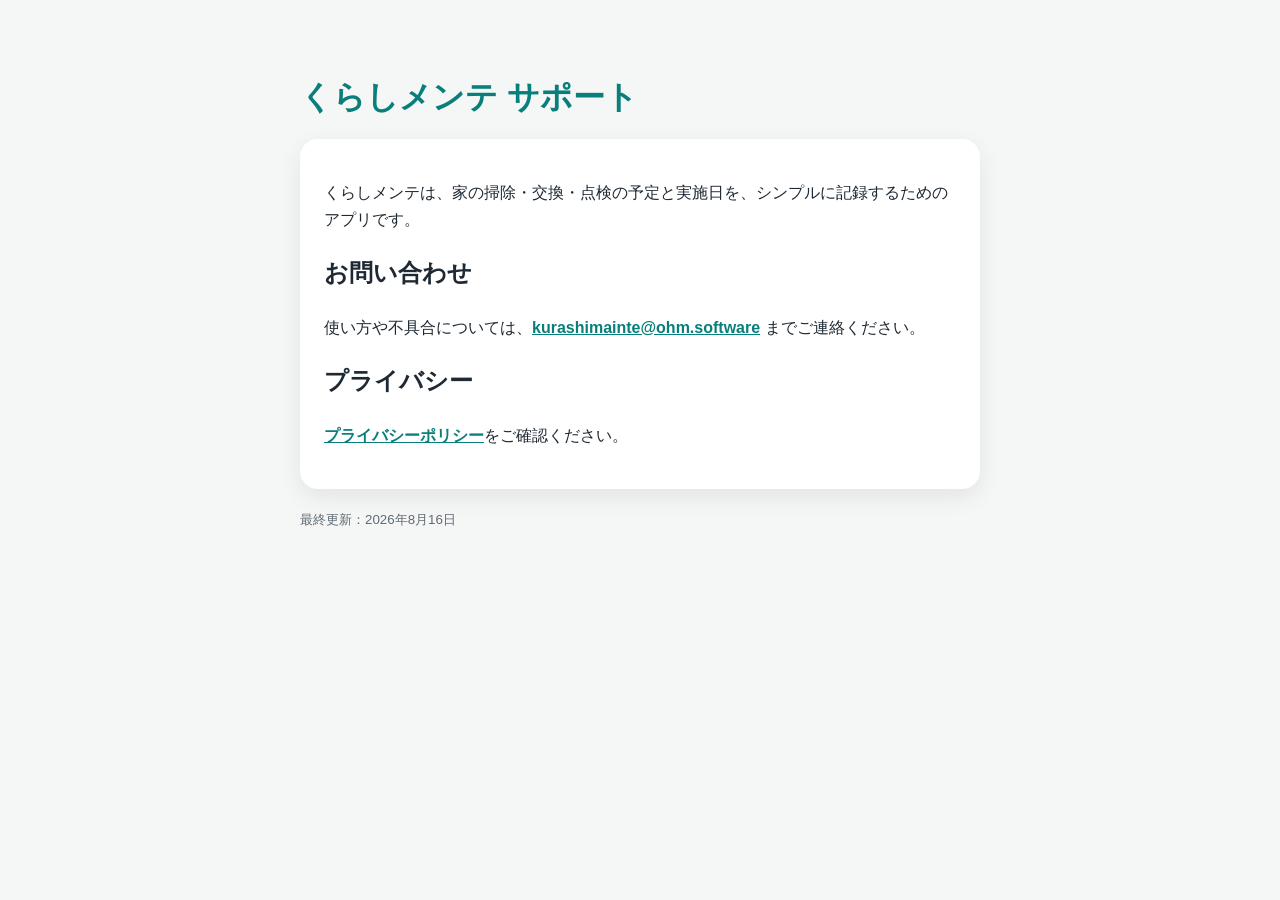
==== index.html @ d98a97bb "add App Store support pages" ====
<!doctype html>
<html lang="ja">
<head>
  <meta charset="utf-8">
  <meta name="viewport" content="width=device-width, initial-scale=1">
  <title>くらしメンテ サポート</title>
  <style>
    :root { color-scheme: light dark; font-family: -apple-system, BlinkMacSystemFont, "Hiragino Sans", sans-serif; }
    body { margin: 0; background: #f5f6f6; color: #1f2933; line-height: 1.7; }
    main { max-width: 680px; margin: 0 auto; padding: 56px 24px 72px; }
    h1 { color: #087f7b; line-height: 1.25; }
    .card { background: #fff; border-radius: 18px; padding: 24px; box-shadow: 0 8px 24px #0b1f2414; }
    a { color: #087f7b; font-weight: 600; }
    small { color: #5f6b73; }
    @media (prefers-color-scheme: dark) {
      body { background: #101918; color: #eef5f3; }
      .card { background: #182725; box-shadow: none; }
      small { color: #b2c3bf; }
    }
  </style>
</head>
<body>
  <main>
    <h1>くらしメンテ サポート</h1>
    <div class="card">
      <p>くらしメンテは、家の掃除・交換・点検の予定と実施日を、シンプルに記録するためのアプリです。</p>
      <h2>お問い合わせ</h2>
      <p>使い方や不具合については、<a href="mailto:kurashimainte@ohm.software">kurashimainte@ohm.software</a> までご連絡ください。</p>
      <h2>プライバシー</h2>
      <p><a href="privacy.html">プライバシーポリシー</a>をご確認ください。</p>
    </div>
    <p><small>最終更新：2026年8月16日</small></p>
  </main>
</body>
</html>
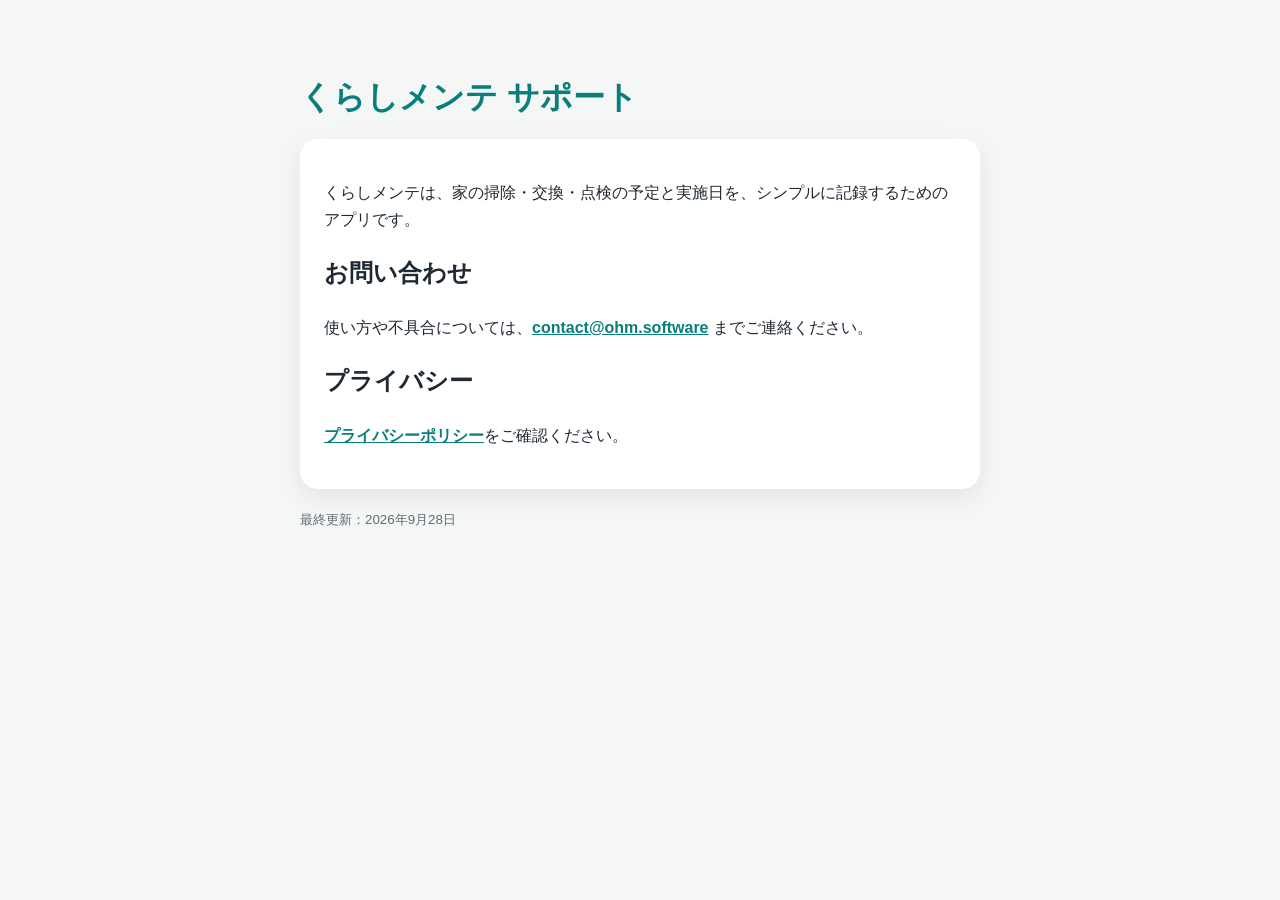
==== commit a0f5932a: "update contact address to contact@ohm.software Co-Authored-By: Claude Opus 5.5 <noreply@anthropic.co" ====
--- a/index.html
+++ b/index.html
@@ -25,11 +25,11 @@
     <div class="card">
       <p>くらしメンテは、家の掃除・交換・点検の予定と実施日を、シンプルに記録するためのアプリです。</p>
       <h2>お問い合わせ</h2>
-      <p>使い方や不具合については、<a href="mailto:kurashimainte@ohm.software">kurashimainte@ohm.software</a> までご連絡ください。</p>
+      <p>使い方や不具合については、<a href="mailto:contact@ohm.software">contact@ohm.software</a> までご連絡ください。</p>
       <h2>プライバシー</h2>
       <p><a href="privacy.html">プライバシーポリシー</a>をご確認ください。</p>
     </div>
-    <p><small>最終更新：2026年8月16日</small></p>
+    <p><small>最終更新：2026年9月28日</small></p>
   </main>
 </body>
 </html>
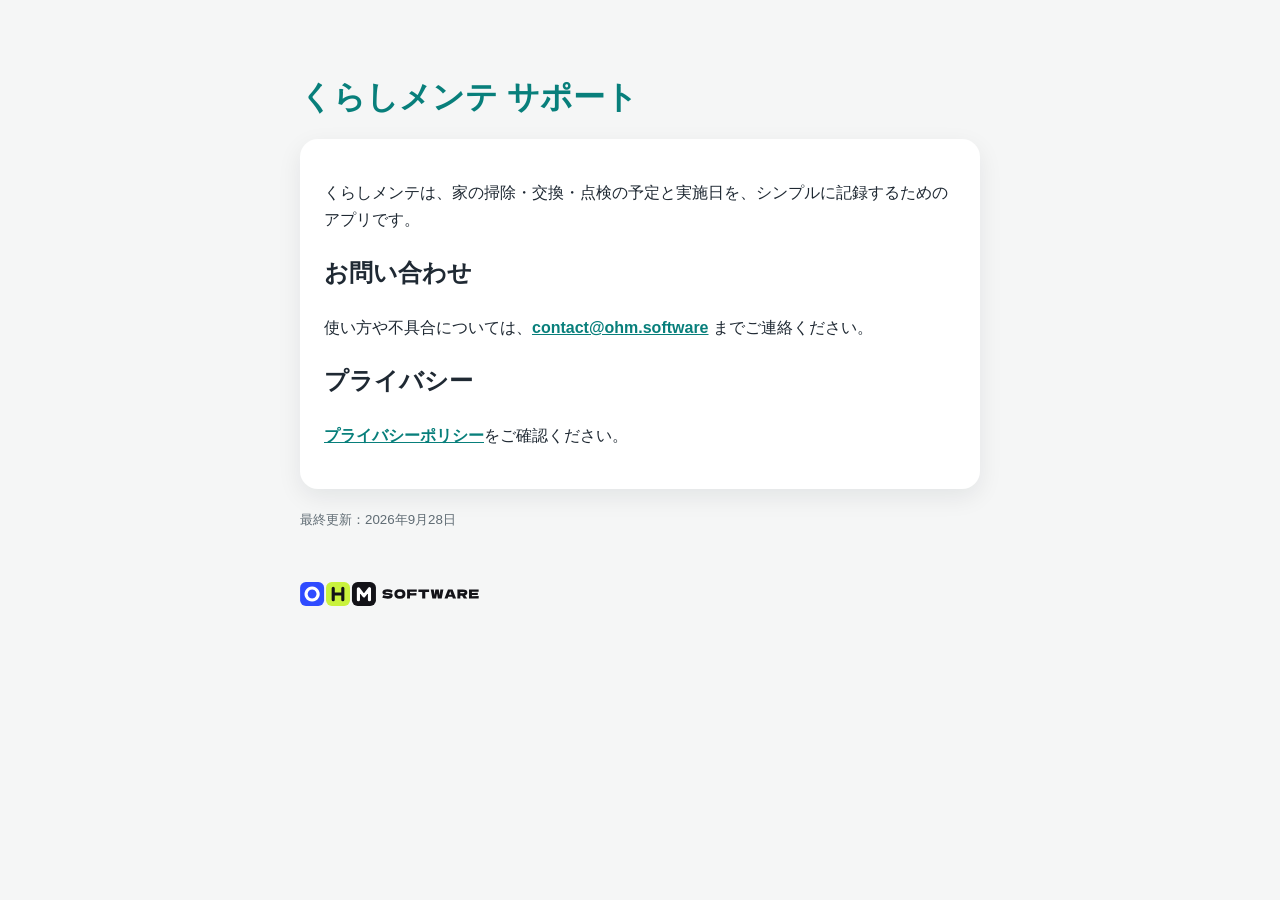
==== commit 35ad2cab: "Add a footer with the Ohm Software publisher mark The lockup image is an exact copy of the publisher" ====
--- a/index.html
+++ b/index.html
@@ -7,11 +7,17 @@
   <style>
     :root { color-scheme: light dark; font-family: -apple-system, BlinkMacSystemFont, "Hiragino Sans", sans-serif; }
     body { margin: 0; background: #f5f6f6; color: #1f2933; line-height: 1.7; }
-    main { max-width: 680px; margin: 0 auto; padding: 56px 24px 72px; }
+    main { max-width: 680px; margin: 0 auto; padding: 56px 24px 24px; }
     h1 { color: #087f7b; line-height: 1.25; }
     .card { background: #fff; border-radius: 18px; padding: 24px; box-shadow: 0 8px 24px #0b1f2414; }
     a { color: #087f7b; font-weight: 600; }
     small { color: #5f6b73; }
+    footer { max-width: 680px; margin: 0 auto; padding: 0 24px 56px; }
+    p.ohm-publisher { margin: 0; padding: 0; line-height: 0; }
+    .ohm-publisher a { display: inline-flex; align-items: center; min-height: 44px; margin: 0 -8px; padding: 0 8px; border: 0; border-radius: 10px; background: none; box-shadow: none; text-decoration: none; }
+    .ohm-publisher img { display: block; width: 179px; height: 24px; max-width: 100%; margin: 0; border: 0; border-radius: 0; box-shadow: none; }
+    .ohm-publisher a:hover { opacity: .8; }
+    .ohm-publisher a:focus-visible { outline: 2px solid currentColor; outline-offset: 2px; opacity: 1; }
     @media (prefers-color-scheme: dark) {
       body { background: #101918; color: #eef5f3; }
       .card { background: #182725; box-shadow: none; }
@@ -31,5 +37,8 @@
     </div>
     <p><small>最終更新：2026年9月28日</small></p>
   </main>
+  <footer>
+    <p class="ohm-publisher"><a href="https://ohm.software/ja/" aria-label="Ohm Softwareのサイト"><picture><source srcset="ohm-software-on-dark.svg" media="(prefers-color-scheme: dark)"><img src="ohm-software-on-light.svg" width="179" height="24" alt="" loading="lazy" decoding="async"></picture></a></p>
+  </footer>
 </body>
 </html>
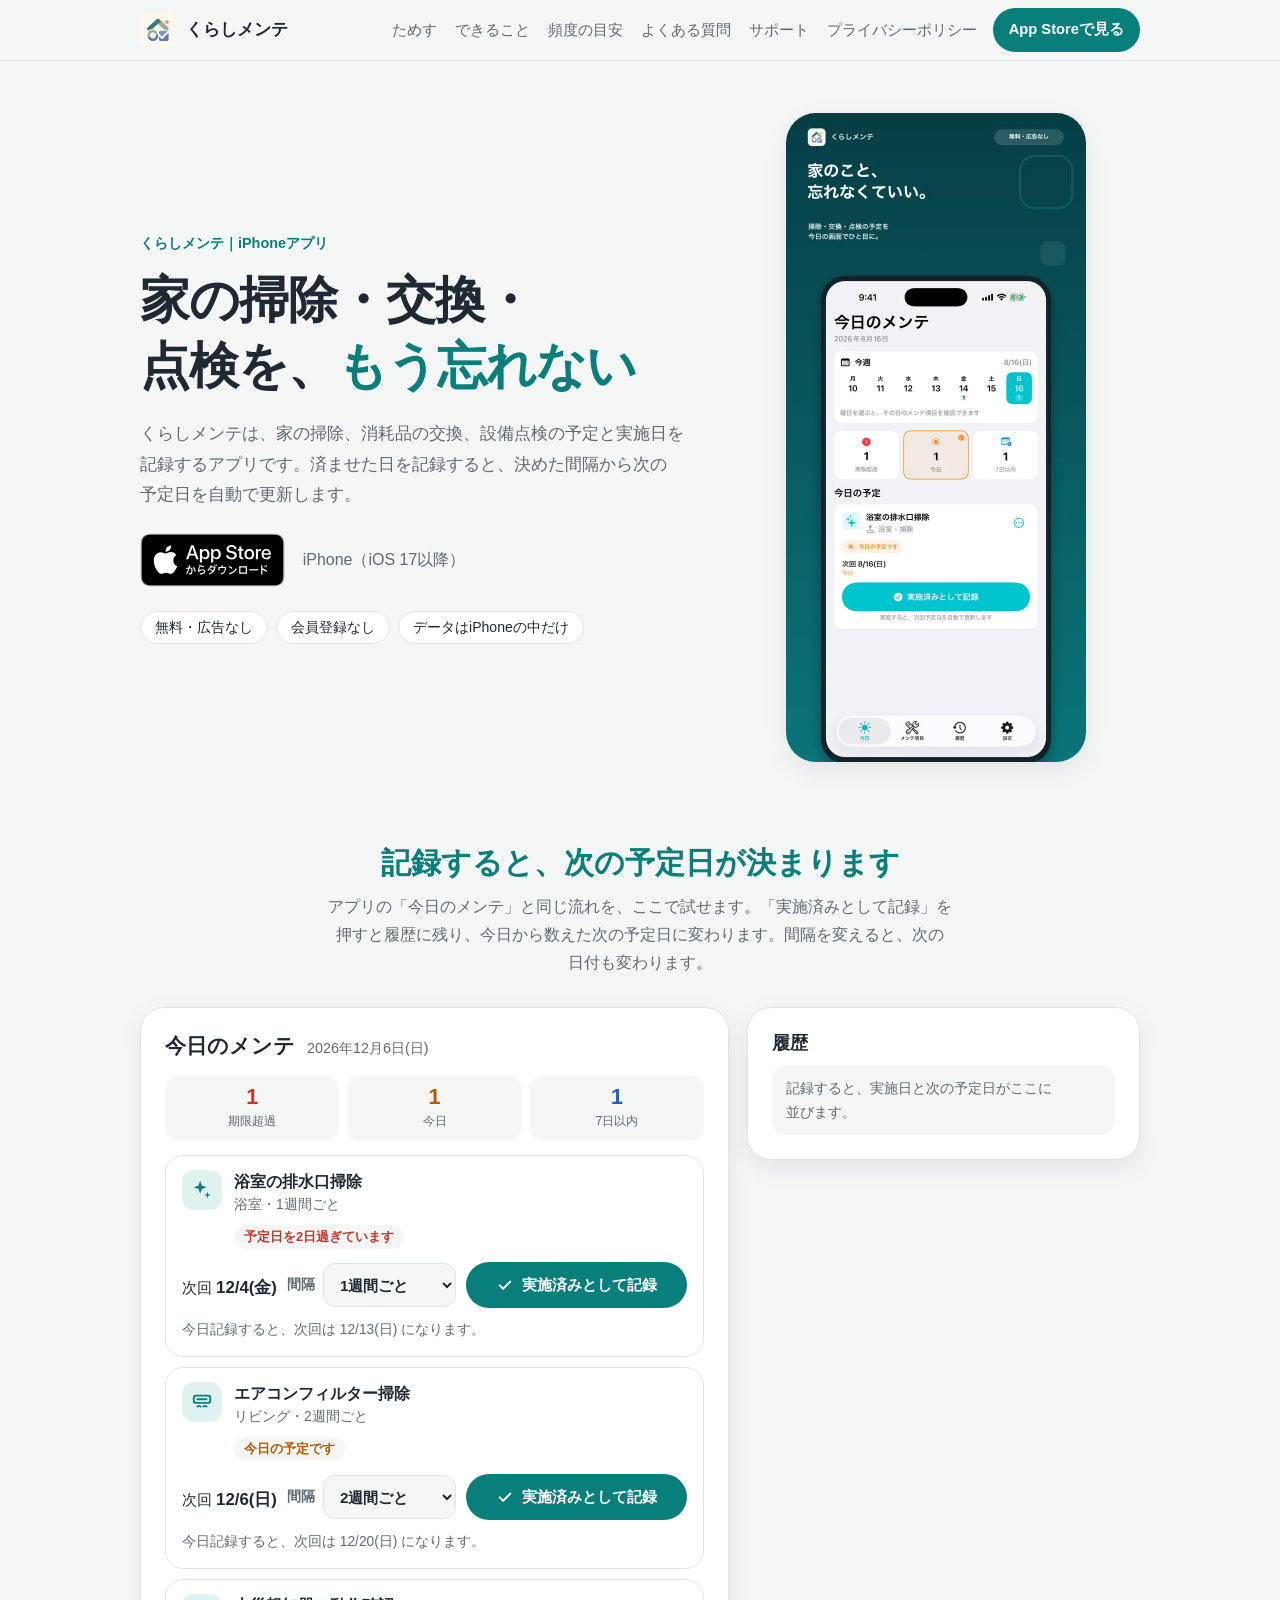
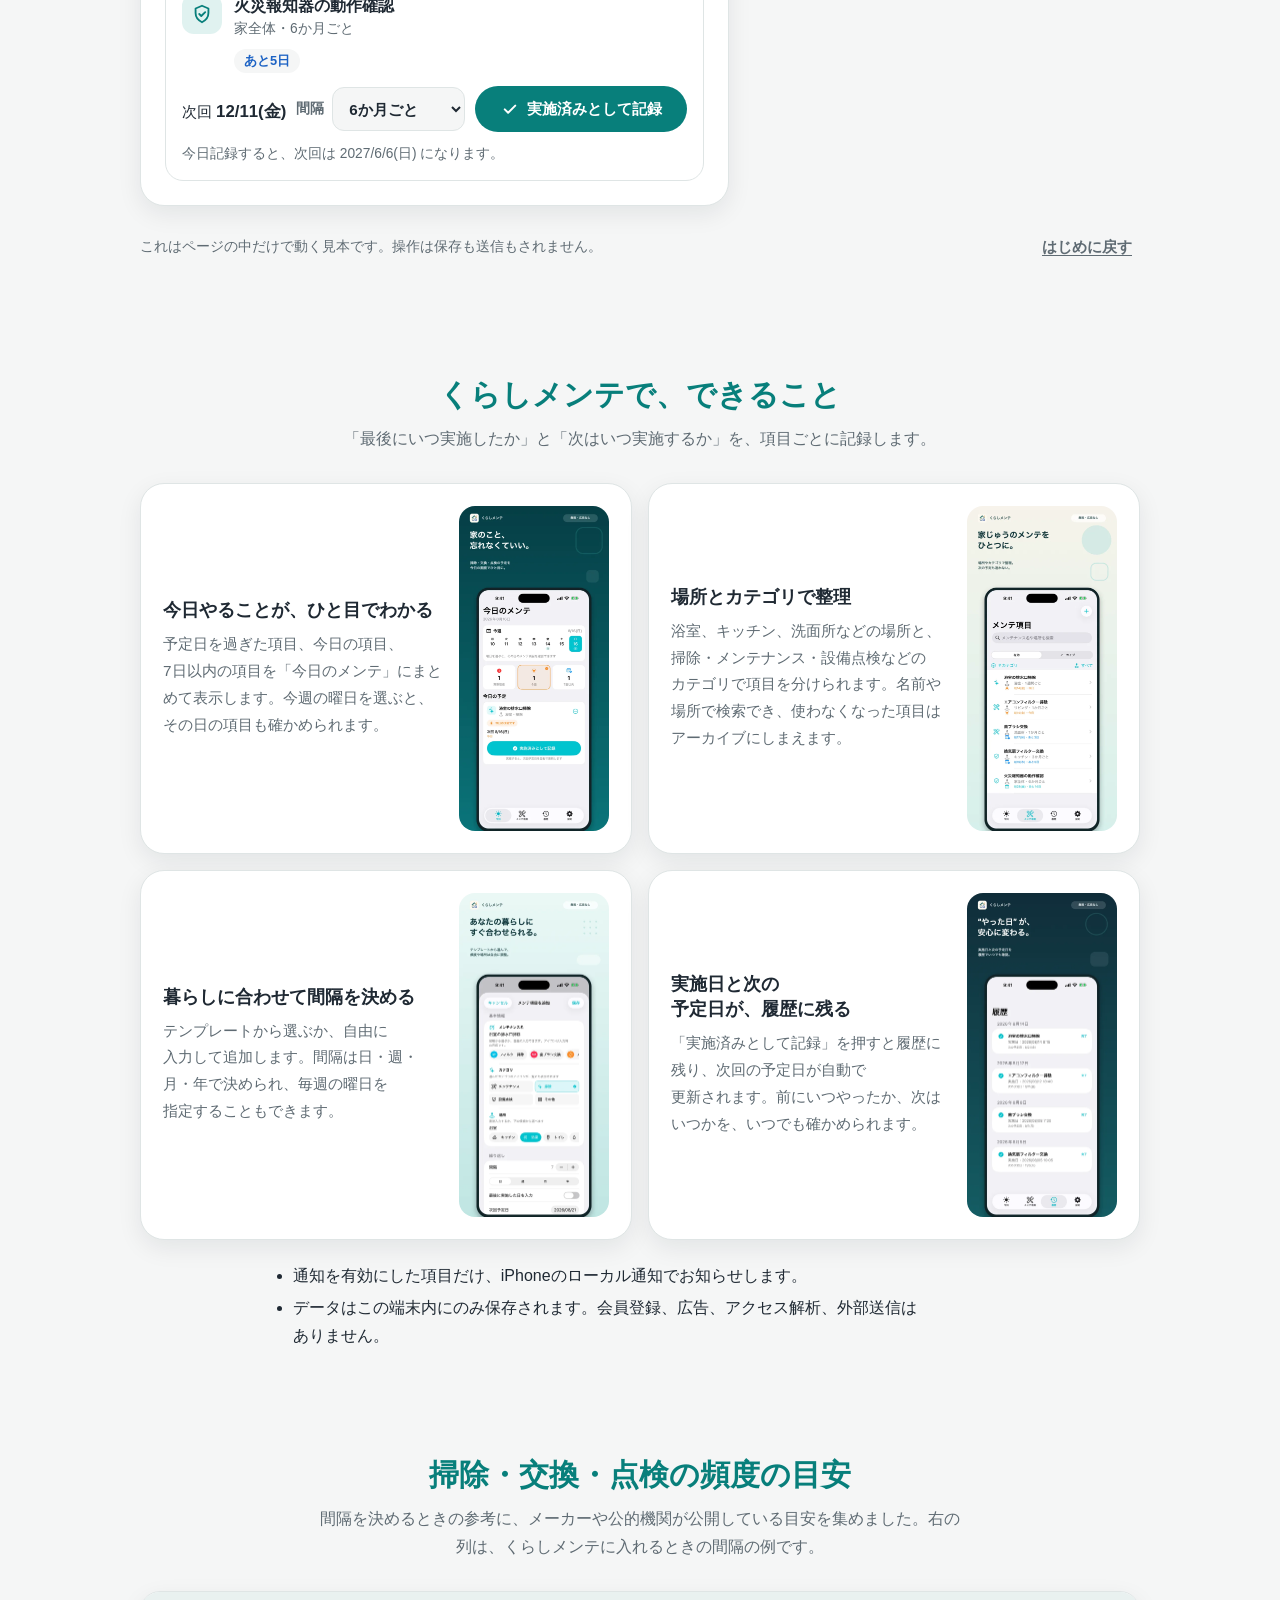
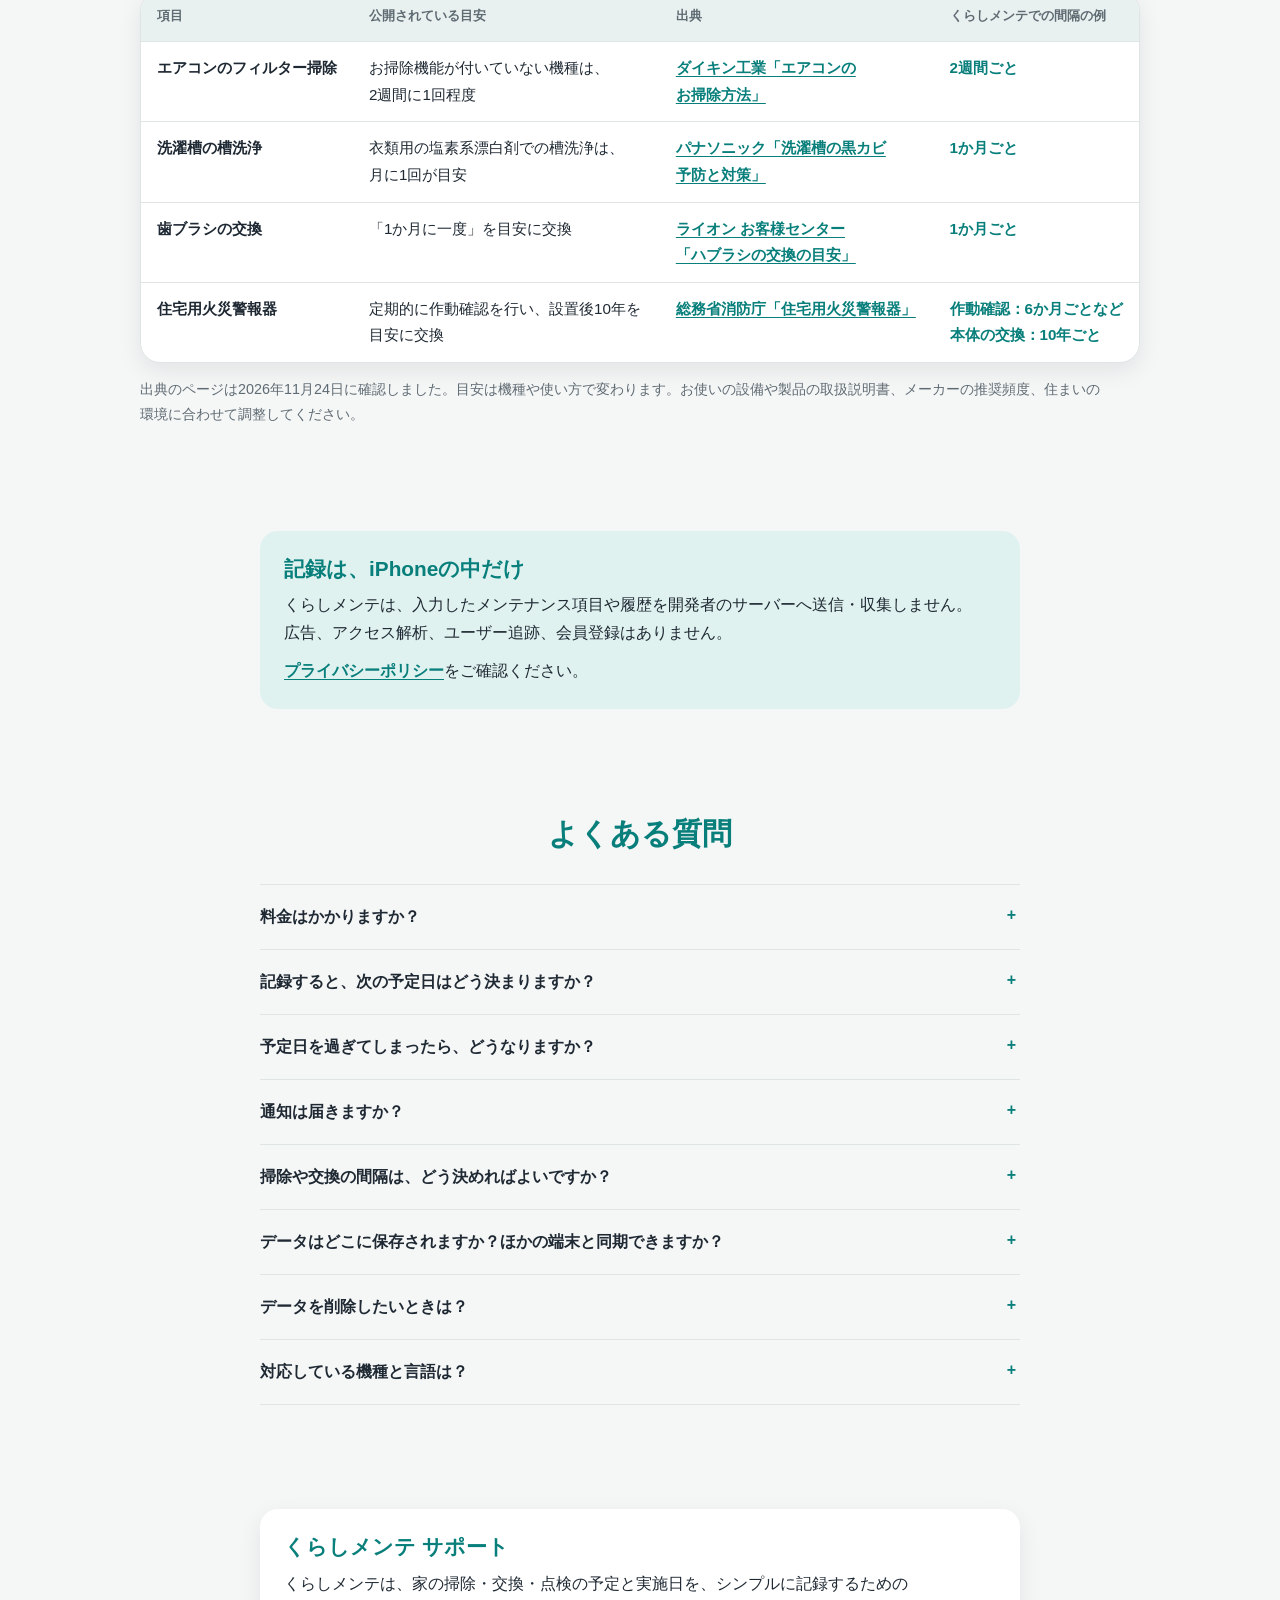
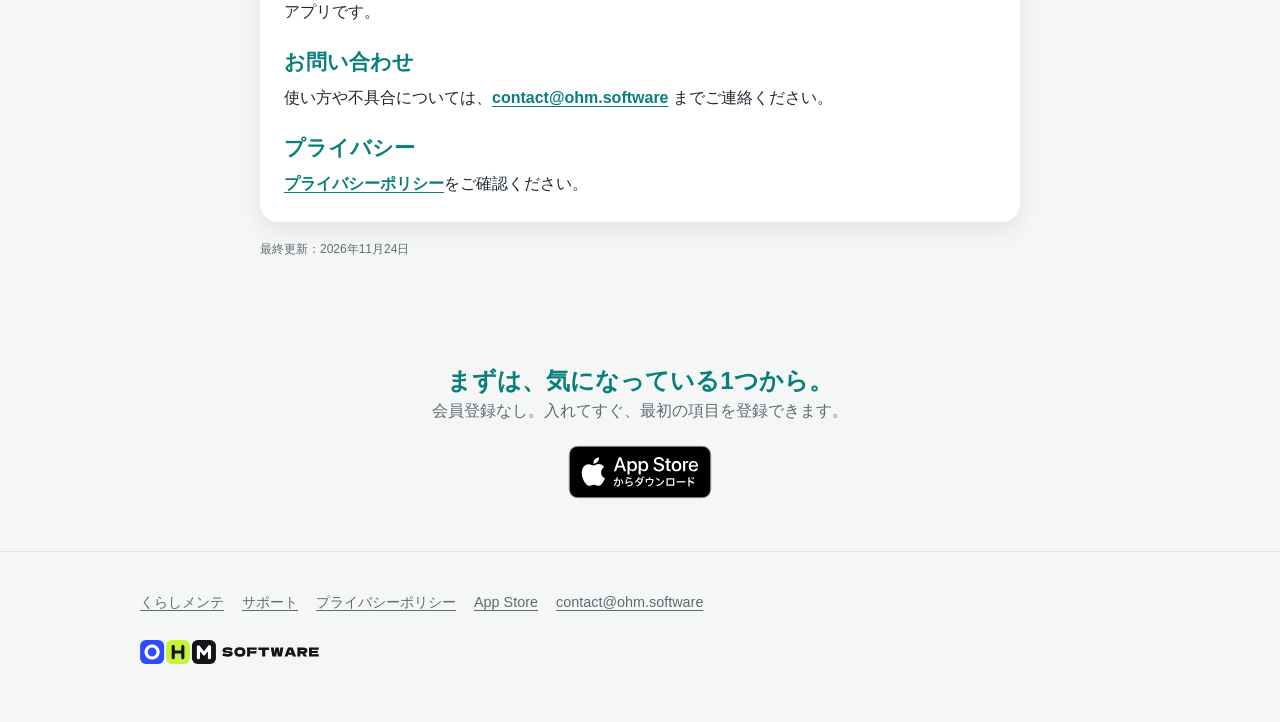
==== commit 2eec52b9: "Product page with recording demo, frequency guide, FAQ, and search basics - Home: what the app does," ====
--- a/index.html
+++ b/index.html
@@ -3,42 +3,245 @@
 <head>
   <meta charset="utf-8">
   <meta name="viewport" content="width=device-width, initial-scale=1">
-  <title>くらしメンテ サポート</title>
-  <style>
-    :root { color-scheme: light dark; font-family: -apple-system, BlinkMacSystemFont, "Hiragino Sans", sans-serif; }
-    body { margin: 0; background: #f5f6f6; color: #1f2933; line-height: 1.7; }
-    main { max-width: 680px; margin: 0 auto; padding: 56px 24px 24px; }
-    h1 { color: #087f7b; line-height: 1.25; }
-    .card { background: #fff; border-radius: 18px; padding: 24px; box-shadow: 0 8px 24px #0b1f2414; }
-    a { color: #087f7b; font-weight: 600; }
-    small { color: #5f6b73; }
-    footer { max-width: 680px; margin: 0 auto; padding: 0 24px 56px; }
-    p.ohm-publisher { margin: 0; padding: 0; line-height: 0; }
-    .ohm-publisher a { display: inline-flex; align-items: center; min-height: 44px; margin: 0 -8px; padding: 0 8px; border: 0; border-radius: 10px; background: none; box-shadow: none; text-decoration: none; }
-    .ohm-publisher img { display: block; width: 179px; height: 24px; max-width: 100%; margin: 0; border: 0; border-radius: 0; box-shadow: none; }
-    .ohm-publisher a:hover { opacity: .8; }
-    .ohm-publisher a:focus-visible { outline: 2px solid currentColor; outline-offset: 2px; opacity: 1; }
-    @media (prefers-color-scheme: dark) {
-      body { background: #101918; color: #eef5f3; }
-      .card { background: #182725; box-shadow: none; }
-      small { color: #b2c3bf; }
-    }
-  </style>
+  <title>くらしメンテ｜掃除・交換・点検の予定と実施日を記録するiPhoneアプリ</title>
+  <meta name="description" content="フィルター掃除、消耗品の交換、設備の点検。済ませた日を記録すると、決めた間隔から次の予定日を自動で更新します。無料・広告なし・会員登録なし、データはiPhoneの中だけ。使い方の見本、頻度の目安、サポートはこのページに。">
+  <link rel="canonical" href="https://kurashimainte.ohm.software/">
+  <link rel="alternate" hreflang="ja" href="https://kurashimainte.ohm.software/">
+  <link rel="alternate" hreflang="x-default" href="https://kurashimainte.ohm.software/">
+  <meta name="apple-itunes-app" content="app-id=6802042667">
+  <meta name="theme-color" content="#f5f6f6" media="(prefers-color-scheme: light)">
+  <meta name="theme-color" content="#101918" media="(prefers-color-scheme: dark)">
+  <meta property="og:type" content="website">
+  <meta property="og:site_name" content="くらしメンテ">
+  <meta property="og:locale" content="ja_JP">
+  <meta property="og:url" content="https://kurashimainte.ohm.software/">
+  <meta property="og:title" content="くらしメンテ｜掃除・交換・点検の予定と実施日を記録するiPhoneアプリ">
+  <meta property="og:description" content="フィルター掃除、消耗品の交換、設備の点検。済ませた日を記録すると、決めた間隔から次の予定日を自動で更新します。無料・広告なし・会員登録なし、データはiPhoneの中だけ。使い方の見本、頻度の目安、サポートはこのページに。">
+  <meta property="og:image" content="https://kurashimainte.ohm.software/img/ogp.png">
+  <meta property="og:image:width" content="1200">
+  <meta property="og:image:height" content="630">
+  <meta property="og:image:alt" content="くらしメンテ：家の掃除・交換・点検を、もう忘れない">
+  <meta name="twitter:card" content="summary_large_image">
+  <link rel="icon" href="/favicon.png" type="image/png">
+  <link rel="apple-touch-icon" href="/apple-touch-icon.png">
+  <link rel="stylesheet" href="/style.css?v=7117a521b2">
+  <script type="application/ld+json">{"@context": "https://schema.org", "@type": "MobileApplication", "name": "くらしメンテ", "description": "フィルター掃除、消耗品の交換、設備の点検。済ませた日を記録すると、決めた間隔から次の予定日を自動で更新します。無料・広告なし・会員登録なし、データはiPhoneの中だけ。", "url": "https://kurashimainte.ohm.software/", "installUrl": "https://apps.apple.com/jp/app/id6802042667", "downloadUrl": "https://apps.apple.com/jp/app/id6802042667", "sameAs": ["https://apps.apple.com/jp/app/id6802042667"], "operatingSystem": "iOS 17.0以降", "applicationCategory": "LifestyleApplication", "inLanguage": "ja", "image": "https://kurashimainte.ohm.software/img/icon-512.png", "screenshot": ["https://kurashimainte.ohm.software/img/screen-today.webp", "https://kurashimainte.ohm.software/img/screen-items.webp", "https://kurashimainte.ohm.software/img/screen-add.webp", "https://kurashimainte.ohm.software/img/screen-history.webp"], "offers": {"@type": "Offer", "price": "0", "priceCurrency": "JPY"}, "publisher": {"@type": "Organization", "@id": "https://ohm.software/#org", "name": "Ohm Software", "url": "https://ohm.software/"}}</script>
+  <script type="application/ld+json">{"@context": "https://schema.org", "@type": "FAQPage", "mainEntity": [{"@type": "Question", "name": "料金はかかりますか？", "acceptedAnswer": {"@type": "Answer", "text": "App Storeから無料でダウンロードして使えます。広告はありません。会員登録もいりません。"}}, {"@type": "Question", "name": "記録すると、次の予定日はどう決まりますか？", "acceptedAnswer": {"@type": "Answer", "text": "「実施済みとして記録」を押すと、その日が履歴に残り、項目ごとに決めた間隔（日・週・月・年）を足した日が次の予定日になります。たとえば1週間ごとの項目を8月14日に記録すると、次の予定日は8月21日です。毎週の曜日を指定することもできます。"}}, {"@type": "Question", "name": "予定日を過ぎてしまったら、どうなりますか？", "acceptedAnswer": {"@type": "Answer", "text": "「期限超過」として今日の画面に残ります。できるときに実施して記録すると、記録した日から次の予定日を数え直します。"}}, {"@type": "Question", "name": "通知は届きますか？", "acceptedAnswer": {"@type": "Answer", "text": "通知を有効にした項目だけ、iPhoneのローカル通知でお知らせします。通知を許可しなくてもアプリは使えます。通知の内容が外部へ送信されることはありません。"}}, {"@type": "Question", "name": "掃除や交換の間隔は、どう決めればよいですか？", "acceptedAnswer": {"@type": "Answer", "text": "テンプレートから選んで、頻度や場所を自由に変えられます。アプリやこのページに出てくる頻度は目安です。設備や製品の取扱説明書、メーカーの推奨、住まいの環境に合わせて調整してください。"}}, {"@type": "Question", "name": "データはどこに保存されますか？ほかの端末と同期できますか？", "acceptedAnswer": {"@type": "Answer", "text": "メンテナンス名、場所、予定日、実施履歴、通知設定は、お使いのiPhoneの中だけに保存されます。開発者のサーバーへの送信や、iCloud（CloudKit）による同期は行いません。"}}, {"@type": "Question", "name": "データを削除したいときは？", "acceptedAnswer": {"@type": "Answer", "text": "設定の「すべてのデータを削除」から、アプリ内のメンテナンス項目と履歴を削除できます。アプリを削除した場合も、端末内のアプリデータは削除されます。"}}, {"@type": "Question", "name": "対応している機種と言語は？", "acceptedAnswer": {"@type": "Answer", "text": "iOS 17以降のiPhoneで使えます。表示は日本語です。"}}]}</script>
+  <script src="/demo.js?v=c32ec2eb91" defer></script>
 </head>
 <body>
-  <main>
-    <h1>くらしメンテ サポート</h1>
-    <div class="card">
-      <p>くらしメンテは、家の掃除・交換・点検の予定と実施日を、シンプルに記録するためのアプリです。</p>
-      <h2>お問い合わせ</h2>
-      <p>使い方や不具合については、<a href="mailto:contact@ohm.software">contact@ohm.software</a> までご連絡ください。</p>
-      <h2>プライバシー</h2>
-      <p><a href="privacy.html">プライバシーポリシー</a>をご確認ください。</p>
+  <a class="skip" href="#main">本文へ移動</a>
+  <header class="top">
+    <div class="wrap top-in">
+      <a class="brand" href="/"><img src="/img/icon-128.png" width="36" height="36" alt=""><span>くらしメンテ</span></a>
+      <nav aria-label="このサイトの中">
+        <a href="/#try">ためす</a>
+        <a href="/#features">できること</a>
+        <a href="/#frequency">頻度の目安</a>
+        <a href="/#faq">よくある質問</a>
+        <a href="/#support">サポート</a>
+        <a href="/privacy">プライバシーポリシー</a>
+      </nav>
+      <a class="pill" href="https://apps.apple.com/jp/app/id6802042667">App Storeで見る</a>
     </div>
-    <p><small>最終更新：2026年9月28日</small></p>
+  </header>
+
+  <main id="main">
+    <section class="hero">
+      <div class="wrap hero-grid">
+        <div>
+          <p class="eyebrow">くらしメンテ｜iPhoneアプリ</p>
+          <h1>家の掃除・交換・点検を、<em>もう忘れない</em></h1>
+          <p class="lead">くらしメンテは、家の掃除、消耗品の交換、設備点検の予定と実施日を記録するアプリです。済ませた日を記録すると、決めた間隔から次の予定日を自動で更新します。</p>
+          <div class="store"><a class="badge" href="https://apps.apple.com/jp/app/id6802042667"><picture><source srcset="/img/app-store-badge-white.svg" media="(prefers-color-scheme: dark)"><img src="/img/app-store-badge.svg" width="145" height="54" alt="App Storeからダウンロード"></picture></a><span class="muted">iPhone（iOS 17以降）</span></div>
+          <ul class="chips"><li>無料・広告なし</li><li>会員登録なし</li><li>データはiPhoneの中だけ</li></ul>
+        </div>
+        <figure class="shot"><img src="/img/screen-today.webp" width="600" height="1298" alt="くらしメンテの「今日のメンテ」画面。今週の日付と、期限超過・今日・7日以内の件数、今日の予定「浴室の排水口掃除」と「実施済みとして記録」ボタン" fetchpriority="high"></figure>
+      </div>
+    </section>
+
+    <section id="try" aria-labelledby="try-title">
+      <div class="wrap">
+        <div class="sec-head">
+          <h2 id="try-title">記録すると、次の予定日が決まります</h2>
+          <p>アプリの「今日のメンテ」と同じ流れを、ここで試せます。「実施済みとして記録」を押すと履歴に残り、今日から数えた次の予定日に変わります。間隔を変えると、次の日付も変わります。</p>
+        </div>
+        <div class="demo" data-demo>
+          <div class="demo-main">
+            <div class="demo-title"><h3>今日のメンテ</h3><span data-today>見本</span></div>
+            <ul class="tiles" aria-label="件数">
+              <li class="t-overdue"><b data-count="overdue">1</b>期限超過</li>
+              <li class="t-today"><b data-count="today">1</b>今日</li>
+              <li class="t-soon"><b data-count="soon">1</b>7日以内</li>
+            </ul>
+            <ul class="tasks">
+              <li class="task" data-task data-place="浴室" data-offset="-2">
+                <div class="task-head">
+                  <span class="task-icon"><svg viewBox="0 0 24 24" fill="currentColor" aria-hidden="true"><path d="M10 2l1.8 5.2L17 9l-5.2 1.8L10 16l-1.8-5.2L3 9l5.2-1.8z"/><path d="M18 14l.9 2.6 2.6.9-2.6.9L18 21l-.9-2.6-2.6-.9 2.6-.9z"/></svg></span>
+                  <div>
+                    <h4>浴室の排水口掃除</h4>
+                    <p class="task-meta" data-meta>浴室・1週間ごと</p>
+                    <span class="status s-overdue" data-status>予定日を2日過ぎています</span>
+                  </div>
+                </div>
+                <div class="task-controls">
+                  <p class="task-next">次回 <b data-next></b></p>
+                  <label>間隔 <select aria-label="浴室の排水口掃除の間隔"><option value="1w" selected>1週間ごと</option><option value="2w">2週間ごと</option><option value="1m">1か月ごと</option><option value="3m">3か月ごと</option><option value="6m">6か月ごと</option><option value="1y">1年ごと</option></select></label>
+                  <button type="button" class="btn btn-record" data-record><svg viewBox="0 0 24 24" fill="none" stroke="currentColor" stroke-width="2.6" stroke-linecap="round" stroke-linejoin="round" aria-hidden="true"><path d="M5 12.5l4.5 4.5L19 7.5"/></svg><span>実施済みとして記録</span></button>
+                  <p class="task-preview" data-preview></p>
+                </div>
+              </li>
+              <li class="task" data-task data-place="リビング" data-offset="0">
+                <div class="task-head">
+                  <span class="task-icon"><svg viewBox="0 0 24 24" fill="none" stroke="currentColor" stroke-width="2" stroke-linecap="round" aria-hidden="true"><rect x="3" y="5" width="18" height="8" rx="2.5"/><path d="M7 9h10M7 17c1.2-1 2.3-1 3.5 0M13.5 17c1.2-1 2.3-1 3.5 0"/></svg></span>
+                  <div>
+                    <h4>エアコンフィルター掃除</h4>
+                    <p class="task-meta" data-meta>リビング・2週間ごと</p>
+                    <span class="status s-today" data-status>今日の予定です</span>
+                  </div>
+                </div>
+                <div class="task-controls">
+                  <p class="task-next">次回 <b data-next></b></p>
+                  <label>間隔 <select aria-label="エアコンフィルター掃除の間隔"><option value="1w">1週間ごと</option><option value="2w" selected>2週間ごと</option><option value="1m">1か月ごと</option><option value="3m">3か月ごと</option><option value="6m">6か月ごと</option><option value="1y">1年ごと</option></select></label>
+                  <button type="button" class="btn btn-record" data-record><svg viewBox="0 0 24 24" fill="none" stroke="currentColor" stroke-width="2.6" stroke-linecap="round" stroke-linejoin="round" aria-hidden="true"><path d="M5 12.5l4.5 4.5L19 7.5"/></svg><span>実施済みとして記録</span></button>
+                  <p class="task-preview" data-preview></p>
+                </div>
+              </li>
+              <li class="task" data-task data-place="家全体" data-offset="5">
+                <div class="task-head">
+                  <span class="task-icon"><svg viewBox="0 0 24 24" fill="none" stroke="currentColor" stroke-width="2" stroke-linecap="round" stroke-linejoin="round" aria-hidden="true"><path d="M12 3l7 3v5c0 4.5-3 8-7 10-4-2-7-5.5-7-10V6z"/><path d="M9 12l2.2 2.2L15.5 10"/></svg></span>
+                  <div>
+                    <h4>火災報知器の動作確認</h4>
+                    <p class="task-meta" data-meta>家全体・6か月ごと</p>
+                    <span class="status s-soon" data-status>あと5日</span>
+                  </div>
+                </div>
+                <div class="task-controls">
+                  <p class="task-next">次回 <b data-next></b></p>
+                  <label>間隔 <select aria-label="火災報知器の動作確認の間隔"><option value="1w">1週間ごと</option><option value="2w">2週間ごと</option><option value="1m">1か月ごと</option><option value="3m">3か月ごと</option><option value="6m" selected>6か月ごと</option><option value="1y">1年ごと</option></select></label>
+                  <button type="button" class="btn btn-record" data-record><svg viewBox="0 0 24 24" fill="none" stroke="currentColor" stroke-width="2.6" stroke-linecap="round" stroke-linejoin="round" aria-hidden="true"><path d="M5 12.5l4.5 4.5L19 7.5"/></svg><span>実施済みとして記録</span></button>
+                  <p class="task-preview" data-preview></p>
+                </div>
+              </li>
+            </ul>
+          </div>
+          <div class="demo-side">
+            <h3>履歴</h3>
+            <ol class="history" data-history><li class="empty">記録すると、実施日と次の予定日がここに並びます。</li></ol>
+          </div>
+          <p class="demo-foot"><span>これはページの中だけで動く見本です。操作は保存も送信もされません。</span><button type="button" class="btn btn-quiet" data-reset>はじめに戻す</button></p>
+          <p class="sr" aria-live="polite" data-live></p>
+          <noscript><p class="demo-foot">ボタンを押して試すにはJavaScriptが必要です。上は見本の最初の状態です。</p></noscript>
+        </div>
+      </div>
+    </section>
+
+    <section id="features" aria-labelledby="features-title">
+      <div class="wrap">
+        <div class="sec-head">
+          <h2 id="features-title">くらしメンテで、できること</h2>
+          <p>「最後にいつ実施したか」と「次はいつ実施するか」を、項目ごとに記録します。</p>
+        </div>
+        <div class="features">
+          <article class="feature">
+            <div><h3>今日やることが、ひと目でわかる</h3><p>予定日を過ぎた項目、今日の項目、7日以内の項目を「今日のメンテ」にまとめて表示します。今週の曜日を選ぶと、その日の項目も確かめられます。</p></div>
+            <figure><img src="/img/screen-today.webp" width="600" height="1298" alt="くらしメンテの「今日のメンテ」画面。今週の日付と、期限超過・今日・7日以内の件数、今日の予定「浴室の排水口掃除」と「実施済みとして記録」ボタン" loading="lazy" decoding="async"></figure>
+          </article>
+          <article class="feature">
+            <div><h3>場所とカテゴリで整理</h3><p>浴室、キッチン、洗面所などの場所と、掃除・メンテナンス・設備点検などのカテゴリで項目を分けられます。名前や場所で検索でき、使わなくなった項目はアーカイブにしまえます。</p></div>
+            <figure><img src="/img/screen-items.webp" width="600" height="1298" alt="くらしメンテの「メンテ項目」画面。浴室の排水口掃除、エアコンフィルター掃除、歯ブラシ交換、換気扇フィルター交換、火災報知器の動作確認が、場所と間隔つきで並ぶ" loading="lazy" decoding="async"></figure>
+          </article>
+          <article class="feature">
+            <div><h3>暮らしに合わせて間隔を決める</h3><p>テンプレートから選ぶか、自由に入力して追加します。間隔は日・週・月・年で決められ、毎週の曜日を指定することもできます。</p></div>
+            <figure><img src="/img/screen-add.webp" width="600" height="1298" alt="くらしメンテの「メンテ項目を追加」画面。メンテナンス名、カテゴリ、場所、繰り返しの間隔（日・週・月・年）を入力する" loading="lazy" decoding="async"></figure>
+          </article>
+          <article class="feature">
+            <div><h3>実施日と次の予定日が、履歴に残る</h3><p>「実施済みとして記録」を押すと履歴に残り、次回の予定日が自動で更新されます。前にいつやったか、次はいつかを、いつでも確かめられます。</p></div>
+            <figure><img src="/img/screen-history.webp" width="600" height="1298" alt="くらしメンテの「履歴」画面。項目ごとに実施日と次の予定日が日付順に並ぶ" loading="lazy" decoding="async"></figure>
+          </article>
+        </div>
+        <ul class="plain-list">
+          <li>通知を有効にした項目だけ、iPhoneのローカル通知でお知らせします。</li>
+          <li>データはこの端末内にのみ保存されます。会員登録、広告、アクセス解析、外部送信はありません。</li>
+        </ul>
+      </div>
+    </section>
+
+    <section id="frequency" aria-labelledby="frequency-title">
+      <div class="wrap">
+        <div class="sec-head">
+          <h2 id="frequency-title">掃除・交換・点検の頻度の目安</h2>
+          <p>間隔を決めるときの参考に、メーカーや公的機関が公開している目安を集めました。右の列は、くらしメンテに入れるときの間隔の例です。</p>
+        </div>
+        <div class="table-wrap" tabindex="0" role="region" aria-labelledby="frequency-title">
+          <table>
+            <thead><tr><th scope="col">項目</th><th scope="col">公開されている目安</th><th scope="col">出典</th><th scope="col">くらしメンテでの間隔の例</th></tr></thead>
+            <tbody>
+              <tr><th scope="row">エアコンのフィルター掃除</th><td>お掃除機能が付いていない機種は、2週間に1回程度</td><td><a href="https://www.ac.daikin.co.jp/clubdaikin/useful/aircon_clean" rel="noopener">ダイキン工業「エアコンのお掃除方法」</a></td><td class="set">2週間ごと</td></tr>
+              <tr><th scope="row">洗濯槽の槽洗浄</th><td>衣類用の塩素系漂白剤での槽洗浄は、月に1回が目安</td><td><a href="https://panasonic.jp/wash/special/mold.html" rel="noopener">パナソニック「洗濯槽の黒カビ 予防と対策」</a></td><td class="set">1か月ごと</td></tr>
+              <tr><th scope="row">歯ブラシの交換</th><td>「1か月に一度」を目安に交換</td><td><a href="https://faq.lion.co.jp/faq_detail.html?id=10907" rel="noopener">ライオン お客様センター「ハブラシの交換の目安」</a></td><td class="set">1か月ごと</td></tr>
+              <tr><th scope="row">住宅用火災警報器</th><td>定期的に作動確認を行い、設置後10年を目安に交換</td><td><a href="https://www.fdma.go.jp/relocation/html/life/juukei.html" rel="noopener">総務省消防庁「住宅用火災警報器」</a></td><td class="set">作動確認：6か月ごとなど<br>本体の交換：10年ごと</td></tr>
+            </tbody>
+          </table>
+        </div>
+        <p class="note">出典のページは2026年11月24日に確認しました。目安は機種や使い方で変わります。お使いの設備や製品の取扱説明書、メーカーの推奨頻度、住まいの環境に合わせて調整してください。</p>
+      </div>
+    </section>
+
+    <section aria-labelledby="privacy-title">
+      <div class="narrow">
+        <div class="card tint">
+          <h2 id="privacy-title">記録は、iPhoneの中だけ</h2>
+          <p>くらしメンテは、入力したメンテナンス項目や履歴を開発者のサーバーへ送信・収集しません。広告、アクセス解析、ユーザー追跡、会員登録はありません。</p>
+          <p><a href="/privacy">プライバシーポリシー</a>をご確認ください。</p>
+        </div>
+      </div>
+    </section>
+
+    <section id="faq" aria-labelledby="faq-title">
+      <div class="narrow">
+        <div class="sec-head"><h2 id="faq-title">よくある質問</h2></div>
+        <div class="faq">
+          <details><summary>料金はかかりますか？</summary><p>App Storeから無料でダウンロードして使えます。広告はありません。会員登録もいりません。</p></details>
+          <details><summary>記録すると、次の予定日はどう決まりますか？</summary><p>「実施済みとして記録」を押すと、その日が履歴に残り、項目ごとに決めた間隔（日・週・月・年）を足した日が次の予定日になります。たとえば1週間ごとの項目を8月14日に記録すると、次の予定日は8月21日です。毎週の曜日を指定することもできます。</p></details>
+          <details><summary>予定日を過ぎてしまったら、どうなりますか？</summary><p>「期限超過」として今日の画面に残ります。できるときに実施して記録すると、記録した日から次の予定日を数え直します。</p></details>
+          <details><summary>通知は届きますか？</summary><p>通知を有効にした項目だけ、iPhoneのローカル通知でお知らせします。通知を許可しなくてもアプリは使えます。通知の内容が外部へ送信されることはありません。</p></details>
+          <details><summary>掃除や交換の間隔は、どう決めればよいですか？</summary><p>テンプレートから選んで、頻度や場所を自由に変えられます。アプリやこのページに出てくる頻度は目安です。設備や製品の取扱説明書、メーカーの推奨、住まいの環境に合わせて調整してください。</p></details>
+          <details><summary>データはどこに保存されますか？ほかの端末と同期できますか？</summary><p>メンテナンス名、場所、予定日、実施履歴、通知設定は、お使いのiPhoneの中だけに保存されます。開発者のサーバーへの送信や、iCloud（CloudKit）による同期は行いません。</p></details>
+          <details><summary>データを削除したいときは？</summary><p>設定の「すべてのデータを削除」から、アプリ内のメンテナンス項目と履歴を削除できます。アプリを削除した場合も、端末内のアプリデータは削除されます。</p></details>
+          <details><summary>対応している機種と言語は？</summary><p>iOS 17以降のiPhoneで使えます。表示は日本語です。</p></details>
+        </div>
+      </div>
+    </section>
+
+    <section id="support" aria-labelledby="support-title">
+      <div class="narrow">
+        <div class="card">
+          <h2 id="support-title">くらしメンテ サポート</h2>
+          <p>くらしメンテは、家の掃除・交換・点検の予定と実施日を、シンプルに記録するためのアプリです。</p>
+          <h2 id="contact">お問い合わせ</h2>
+          <p>使い方や不具合については、<a href="mailto:contact@ohm.software">contact@ohm.software</a> までご連絡ください。</p>
+          <h2>プライバシー</h2>
+          <p><a href="/privacy">プライバシーポリシー</a>をご確認ください。</p>
+        </div>
+        <p class="note"><small>最終更新：2026年11月24日</small></p>
+      </div>
+    </section>
+
+    <section class="cta" aria-labelledby="cta-title">
+      <div class="narrow">
+        <h2 id="cta-title">まずは、気になっている1つから。</h2>
+        <p class="muted">会員登録なし。入れてすぐ、最初の項目を登録できます。</p>
+        <div class="store"><a class="badge" href="https://apps.apple.com/jp/app/id6802042667"><picture><source srcset="/img/app-store-badge-white.svg" media="(prefers-color-scheme: dark)"><img src="/img/app-store-badge.svg" width="145" height="54" alt="App Storeからダウンロード" loading="lazy"></picture></a></div>
+      </div>
+    </section>
   </main>
+
   <footer>
-    <p class="ohm-publisher"><a href="https://ohm.software/ja/" aria-label="Ohm Softwareのサイト"><picture><source srcset="ohm-software-on-dark.svg" media="(prefers-color-scheme: dark)"><img src="ohm-software-on-light.svg" width="179" height="24" alt="" loading="lazy" decoding="async"></picture></a></p>
+    <div class="wrap">
+      <p class="foot-links"><a href="/">くらしメンテ</a><a href="/#support">サポート</a><a href="/privacy">プライバシーポリシー</a><a href="https://apps.apple.com/jp/app/id6802042667">App Store</a><a href="mailto:contact@ohm.software">contact@ohm.software</a></p>
+      <p class="ohm-publisher"><a href="https://ohm.software/ja/" aria-label="Ohm Softwareのサイト"><picture><source srcset="/ohm-software-on-dark.svg" media="(prefers-color-scheme: dark)"><img src="/ohm-software-on-light.svg" width="179" height="24" alt="" loading="lazy" decoding="async"></picture></a></p>
+    </div>
   </footer>
 </body>
 </html>
--- a/style.css
+++ b/style.css
@@ -0,0 +1,169 @@
+:root {
+  color-scheme: light dark;
+  font-family: -apple-system, BlinkMacSystemFont, "Hiragino Sans", "Hiragino Kaku Gothic ProN", "Yu Gothic UI", "Noto Sans JP", sans-serif;
+  --bg: #f5f6f6; --surface: #fff; --surface-2: #e9f1f0; --text: #1f2933; --muted: #5f6b73; --border: #dfe5e5;
+  --accent: #087f7b; --accent-strong: #06605d; --accent-soft: #e0f2f0; --on-accent: #fff;
+  --overdue: #c5352b; --today: #b65a00; --soon: #1c62c4; --done: #087f7b;
+  --shadow: 0 8px 24px #0b1f2414;
+}
+@media (prefers-color-scheme: dark) {
+  :root {
+    --bg: #101918; --surface: #182725; --surface-2: #1f3330; --text: #eef5f3; --muted: #b2c3bf; --border: #2b423f;
+    --accent: #5fd0c8; --accent-strong: #8be0d9; --accent-soft: #1d3936; --on-accent: #06211f;
+    --overdue: #ff8f85; --today: #ffb866; --soon: #8fbcff; --done: #5fd0c8;
+    --shadow: none;
+  }
+}
+* { box-sizing: border-box; }
+html { scroll-behavior: smooth; scroll-padding-top: 76px; }
+body { margin: 0; background: var(--bg); color: var(--text); line-height: 1.75; -webkit-font-smoothing: antialiased; word-break: auto-phrase; overflow-wrap: anywhere; }
+h1, h2, h3 { line-height: 1.35; margin: 0; text-wrap: balance; }
+h1, h2 { color: var(--accent); }
+p { margin: 0; }
+a { color: var(--accent); font-weight: 600; text-underline-offset: 3px; }
+small, .muted { color: var(--muted); }
+img { max-width: 100%; height: auto; }
+.wrap { width: min(100% - 40px, 1000px); margin: 0 auto; }
+.narrow { width: min(100% - 48px, 760px); margin: 0 auto; }
+:focus-visible { outline: 2px solid var(--accent); outline-offset: 2px; border-radius: 6px; }
+.skip { position: absolute; left: 12px; top: -64px; z-index: 30; padding: 8px 14px; background: var(--surface); border-radius: 10px; }
+.skip:focus { top: 12px; }
+
+/* 上のバー */
+.top { position: sticky; top: 0; z-index: 20; background: color-mix(in srgb, var(--bg) 88%, transparent); -webkit-backdrop-filter: blur(14px); backdrop-filter: blur(14px); border-bottom: 1px solid var(--border); }
+.top-in { display: flex; align-items: center; gap: 16px; min-height: 60px; }
+.brand { display: inline-flex; align-items: center; gap: 10px; min-height: 44px; color: var(--text); text-decoration: none; font-weight: 700; font-size: 1.05rem; }
+.brand img { width: 36px; height: 36px; border-radius: 9px; }
+.top nav { display: flex; flex-wrap: wrap; justify-content: flex-end; gap: 4px 18px; margin-left: auto; font-size: .93rem; }
+.top nav a { color: var(--muted); text-decoration: none; font-weight: 500; padding: 10px 0; }
+.top nav a:hover, .top nav a[aria-current="page"] { color: var(--text); }
+.pill { flex: none; display: inline-flex; align-items: center; min-height: 44px; padding: 0 16px; border-radius: 999px; background: var(--accent); color: var(--on-accent); text-decoration: none; font-size: .92rem; }
+.pill:hover { background: var(--accent-strong); }
+@media (max-width: 780px) { .top nav { display: none; } .pill { margin-left: auto; } }
+
+section { padding: 52px 0; }
+.sec-head { max-width: 40em; margin: 0 auto 30px; text-align: center; }
+.sec-head h2 { font-size: clamp(1.45rem, 3.6vw, 1.9rem); }
+.sec-head p { margin-top: 10px; color: var(--muted); }
+
+/* 最初の見出し */
+.hero { padding: 52px 0 28px; }
+.hero-grid { display: grid; grid-template-columns: 1.15fr .85fr; gap: 40px; align-items: center; }
+.eyebrow { color: var(--accent); font-weight: 700; font-size: .9rem; margin-bottom: 10px; }
+.hero h1 { font-size: clamp(2rem, 5.4vw, 3.1rem); font-weight: 800; letter-spacing: -.02em; color: var(--text); }
+.hero h1 em { font-style: normal; color: var(--accent); }
+.lead { margin: 18px 0 24px; color: var(--muted); font-size: 1.08rem; max-width: 34em; }
+.store { display: flex; flex-wrap: wrap; align-items: center; gap: 10px 18px; }
+.badge { display: inline-block; line-height: 0; border-radius: 10px; }
+.badge img { height: 54px; width: auto; }
+.chips { list-style: none; display: flex; flex-wrap: wrap; gap: 8px; margin: 24px 0 0; padding: 0; }
+.chips li { background: var(--surface); border: 1px solid var(--border); border-radius: 999px; padding: 3px 14px; font-size: .88rem; }
+.shot { margin: 0; justify-self: center; width: min(300px, 78vw); border-radius: 30px; overflow: hidden; box-shadow: var(--shadow); line-height: 0; }
+@media (max-width: 820px) { .hero-grid { grid-template-columns: 1fr; } }
+
+/* 記録の見本 */
+.demo { display: grid; grid-template-columns: 1.2fr .8fr; gap: 18px; align-items: start; }
+.demo-main, .demo-side { background: var(--surface); border: 1px solid var(--border); border-radius: 24px; padding: clamp(16px, 3vw, 24px); box-shadow: var(--shadow); min-width: 0; }
+.demo-title { display: flex; flex-wrap: wrap; align-items: baseline; gap: 4px 12px; margin-bottom: 14px; }
+.demo-title h3 { font-size: 1.3rem; }
+.demo-title span { color: var(--muted); font-size: .9rem; }
+.tiles { list-style: none; display: grid; grid-template-columns: repeat(3, 1fr); gap: 8px; margin: 0 0 14px; padding: 0; }
+.tiles li { background: var(--bg); border-radius: 14px; padding: 8px 6px; text-align: center; font-size: .78rem; color: var(--muted); }
+.tiles b { display: block; font-size: 1.35rem; line-height: 1.3; color: var(--text); font-variant-numeric: tabular-nums; }
+.tiles .t-overdue b { color: var(--overdue); } .tiles .t-today b { color: var(--today); } .tiles .t-soon b { color: var(--soon); }
+.tasks { list-style: none; display: grid; gap: 10px; margin: 0; padding: 0; }
+.task { border: 1px solid var(--border); border-radius: 18px; padding: 14px 16px; background: var(--surface); transition: background-color .35s ease, border-color .35s ease; }
+.task-head { display: flex; align-items: flex-start; gap: 12px; }
+.task-icon { flex: none; width: 40px; height: 40px; border-radius: 12px; background: var(--accent-soft); color: var(--accent); display: grid; place-items: center; }
+.task-icon svg { width: 22px; height: 22px; }
+.task h4 { margin: 0; font-size: 1.02rem; line-height: 1.4; }
+.task-meta { color: var(--muted); font-size: .86rem; }
+.status { display: inline-block; margin-top: 8px; padding: 1px 10px; border-radius: 999px; font-size: .8rem; font-weight: 700; background: var(--bg); }
+.s-overdue { color: var(--overdue); } .s-today { color: var(--today); } .s-soon { color: var(--soon); } .s-done { color: var(--done); }
+.task-next { margin-top: 6px; font-size: .92rem; font-variant-numeric: tabular-nums; }
+.task-next b { font-size: 1.05rem; }
+.task-controls { display: none; flex-wrap: wrap; align-items: center; gap: 10px; margin-top: 12px; }
+.js .task-controls { display: flex; }
+.task-controls label { display: inline-flex; align-items: center; gap: 8px; font-size: .86rem; color: var(--muted); font-weight: 600; }
+.task-controls select { min-height: 44px; padding: 0 30px 0 12px; border-radius: 12px; border: 1px solid var(--border); background: var(--bg); color: var(--text); font: inherit; font-size: .95rem; }
+.btn { display: inline-flex; align-items: center; justify-content: center; gap: 8px; min-height: 46px; padding: 0 18px; border: 0; border-radius: 999px; background: var(--accent); color: var(--on-accent); font: inherit; font-weight: 700; font-size: .95rem; cursor: pointer; }
+.btn:hover { background: var(--accent-strong); }
+.btn svg { width: 18px; height: 18px; }
+.btn-record { flex: 1 1 200px; }
+.btn-quiet { background: none; color: var(--muted); text-decoration: underline; text-underline-offset: 3px; font-weight: 600; padding: 0 8px; }
+.btn-quiet:hover { background: none; color: var(--text); }
+.task.is-done { background: var(--accent-soft); border-color: color-mix(in srgb, var(--accent) 40%, transparent); }
+.task.is-done .btn-record { background: none; color: var(--done); cursor: default; border: 1px solid color-mix(in srgb, var(--accent) 40%, transparent); }
+.task.is-done .task-icon { background: var(--accent); color: var(--on-accent); animation: pop .4s ease-out; }
+@keyframes pop { 0% { transform: scale(.7); } 60% { transform: scale(1.12); } 100% { transform: scale(1); } }
+.task-preview { flex-basis: 100%; font-size: .86rem; color: var(--muted); }
+.demo-side h3 { font-size: 1.1rem; margin-bottom: 10px; }
+.history { list-style: none; margin: 0; padding: 0; display: grid; gap: 8px; }
+.history li { border-radius: 14px; background: var(--bg); padding: 10px 14px; font-size: .88rem; animation: slide .35s ease-out; }
+.history li b { display: block; font-size: .95rem; }
+.history .empty { color: var(--muted); animation: none; }
+@keyframes slide { from { opacity: 0; transform: translateY(-6px); } to { opacity: 1; transform: none; } }
+.demo-foot { grid-column: 1 / -1; display: flex; flex-wrap: wrap; align-items: center; justify-content: space-between; gap: 6px 16px; font-size: .86rem; color: var(--muted); }
+.sr { position: absolute; width: 1px; height: 1px; overflow: hidden; clip-path: inset(50%); white-space: nowrap; }
+@media (max-width: 820px) { .demo { grid-template-columns: 1fr; } }
+
+/* できること */
+.features { display: grid; grid-template-columns: repeat(2, 1fr); gap: 16px; }
+.feature { display: grid; grid-template-columns: 1fr 150px; gap: 16px; align-items: center; background: var(--surface); border: 1px solid var(--border); border-radius: 24px; padding: 22px; box-shadow: var(--shadow); }
+.feature > div { min-width: 0; }
+.feature h3 { font-size: 1.15rem; margin-bottom: 8px; }
+.feature p { color: var(--muted); font-size: .96rem; }
+.feature figure { margin: 0; border-radius: 16px; overflow: hidden; line-height: 0; }
+.plain-list { margin: 22px auto 0; max-width: 46em; padding-left: 1.3em; }
+.plain-list li + li { margin-top: 4px; }
+@media (max-width: 900px) { .features { grid-template-columns: 1fr; } }
+@media (max-width: 460px) { .feature { grid-template-columns: 1fr 104px; padding: 18px; gap: 12px; } }
+
+/* 頻度の目安 */
+.table-wrap { overflow-x: auto; background: var(--surface); border: 1px solid var(--border); border-radius: 20px; box-shadow: var(--shadow); }
+table { border-collapse: collapse; width: 100%; min-width: 640px; }
+th, td { padding: 13px 16px; text-align: left; vertical-align: top; border-bottom: 1px solid var(--border); font-size: .95rem; }
+thead th { font-size: .82rem; color: var(--muted); background: var(--surface-2); white-space: nowrap; }
+tbody th { font-weight: 700; white-space: nowrap; }
+tbody tr:last-child th, tbody tr:last-child td { border-bottom: 0; }
+td.set { font-weight: 700; color: var(--accent); white-space: nowrap; }
+.note { margin-top: 14px; font-size: .9rem; color: var(--muted); }
+
+/* カード・よくある質問・サポート */
+.card { background: var(--surface); border-radius: 18px; padding: 24px; box-shadow: var(--shadow); }
+.card h2 { font-size: 1.3rem; margin-bottom: 8px; }
+.card h2:not(:first-child) { margin-top: 22px; }
+.card p + p { margin-top: 10px; }
+.tint { background: var(--accent-soft); box-shadow: none; }
+.faq details { border-top: 1px solid var(--border); padding: 10px 0; }
+.faq details:last-child { border-bottom: 1px solid var(--border); }
+.faq summary { cursor: pointer; font-weight: 700; padding: 8px 30px 8px 0; position: relative; list-style: none; }
+.faq summary::-webkit-details-marker { display: none; }
+.faq summary::after { content: "+"; position: absolute; right: 4px; top: 6px; color: var(--accent); }
+.faq details[open] summary::after { content: "−"; }
+.faq details p { color: var(--muted); padding: 2px 0 8px; }
+.cta { text-align: center; }
+.cta .store { justify-content: center; margin-top: 20px; }
+
+/* プライバシーポリシー（文章のページ） */
+.doc { padding: 40px 0 24px; }
+.doc h1 { font-size: clamp(1.6rem, 5vw, 2.1rem); margin-bottom: 8px; }
+.doc section { background: var(--surface); border-radius: 18px; padding: 24px; margin: 16px 0; box-shadow: var(--shadow); }
+.doc section h2 { font-size: 1.25rem; margin-bottom: 8px; }
+.doc > .narrow > p { margin-top: 14px; }
+
+/* 下の部分 */
+footer { border-top: 1px solid var(--border); padding: 28px 0 48px; font-size: .9rem; color: var(--muted); }
+.foot-links { display: flex; flex-wrap: wrap; gap: 0 18px; margin-bottom: 6px; }
+.foot-links a { color: var(--muted); font-weight: 500; display: inline-flex; align-items: center; min-height: 44px; }
+p.ohm-publisher { margin: 6px 0 0; padding: 0; line-height: 0; }
+.ohm-publisher a { display: inline-flex; align-items: center; min-height: 44px; margin: 0 -8px; padding: 0 8px; border: 0; border-radius: 10px; background: none; box-shadow: none; text-decoration: none; }
+.ohm-publisher img { display: block; width: 179px; height: 24px; max-width: 100%; margin: 0; border: 0; border-radius: 0; box-shadow: none; }
+.ohm-publisher a:hover { opacity: .8; }
+.ohm-publisher a:focus-visible { outline: 2px solid currentColor; outline-offset: 2px; opacity: 1; }
+
+@media (prefers-reduced-motion: reduce) {
+  html { scroll-behavior: auto; }
+  .task { transition: none; }
+  .task.is-done .task-icon, .history li { animation: none; }
+}
